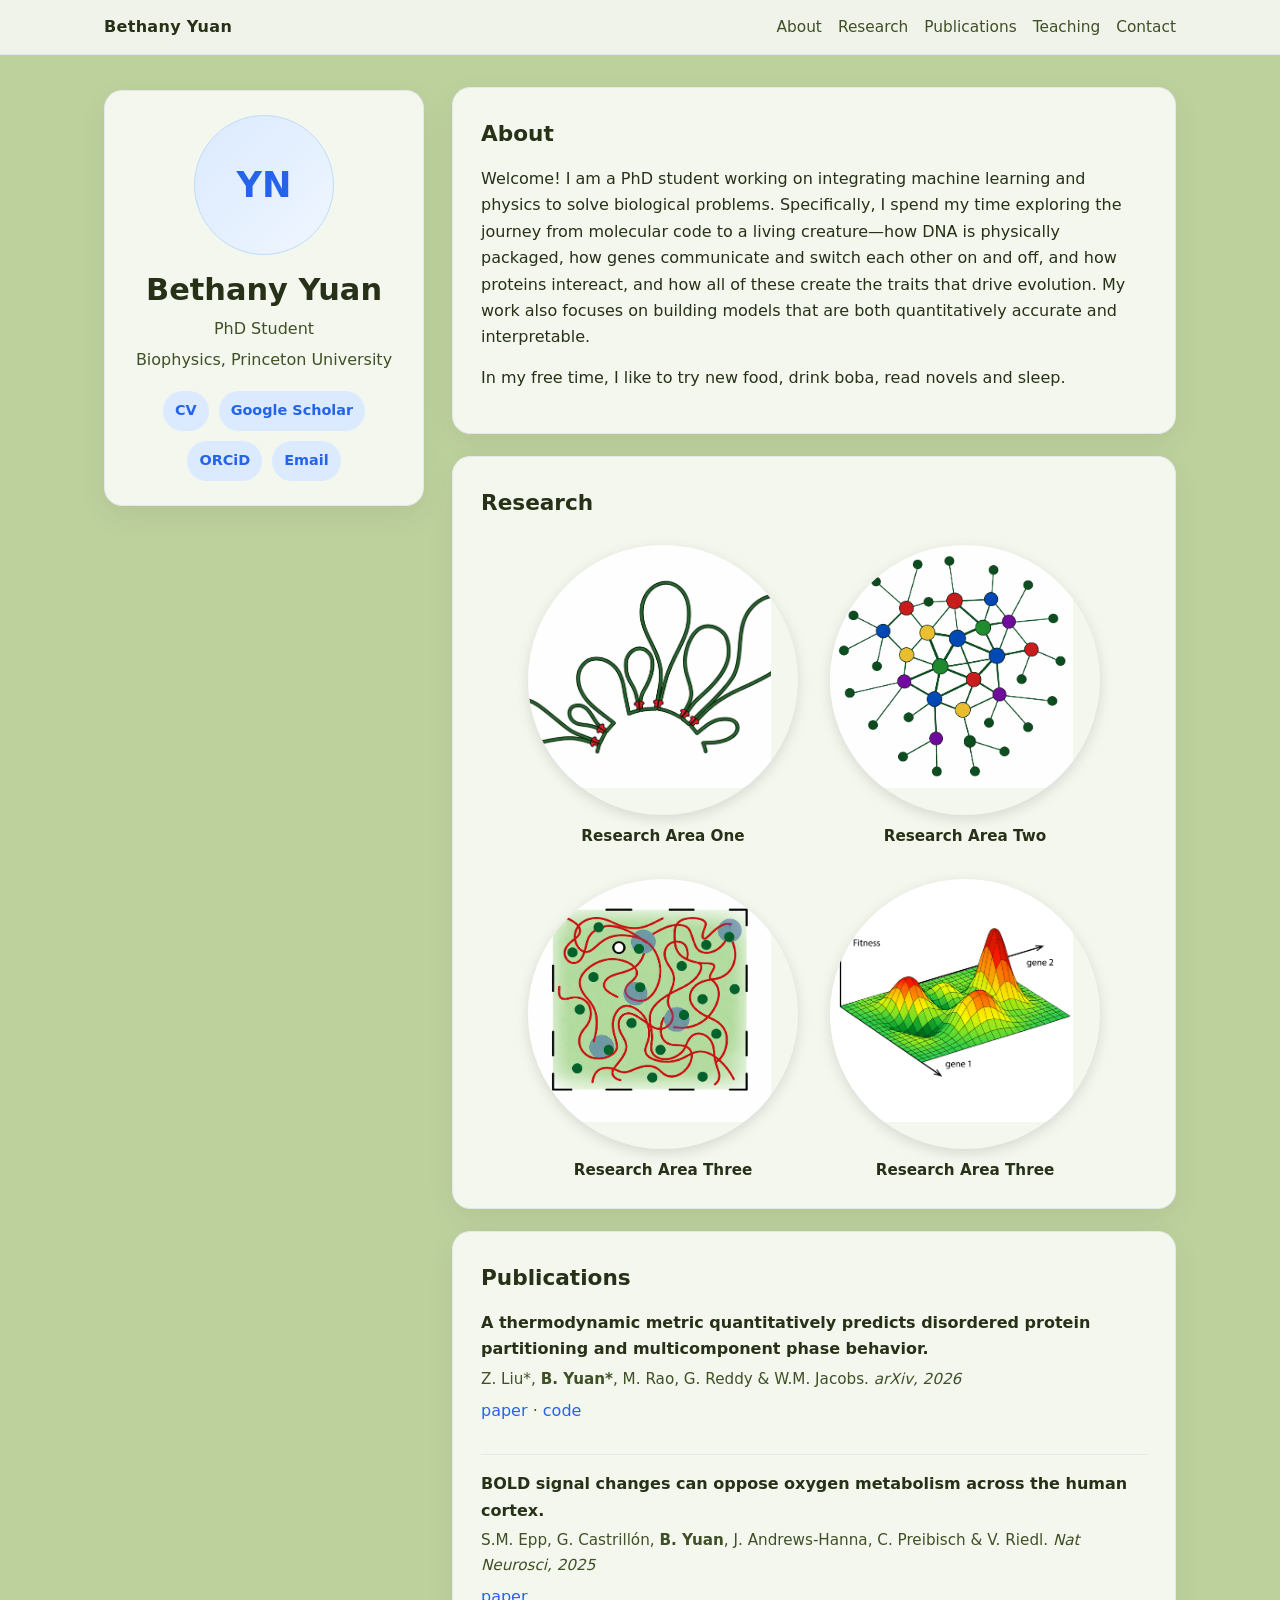
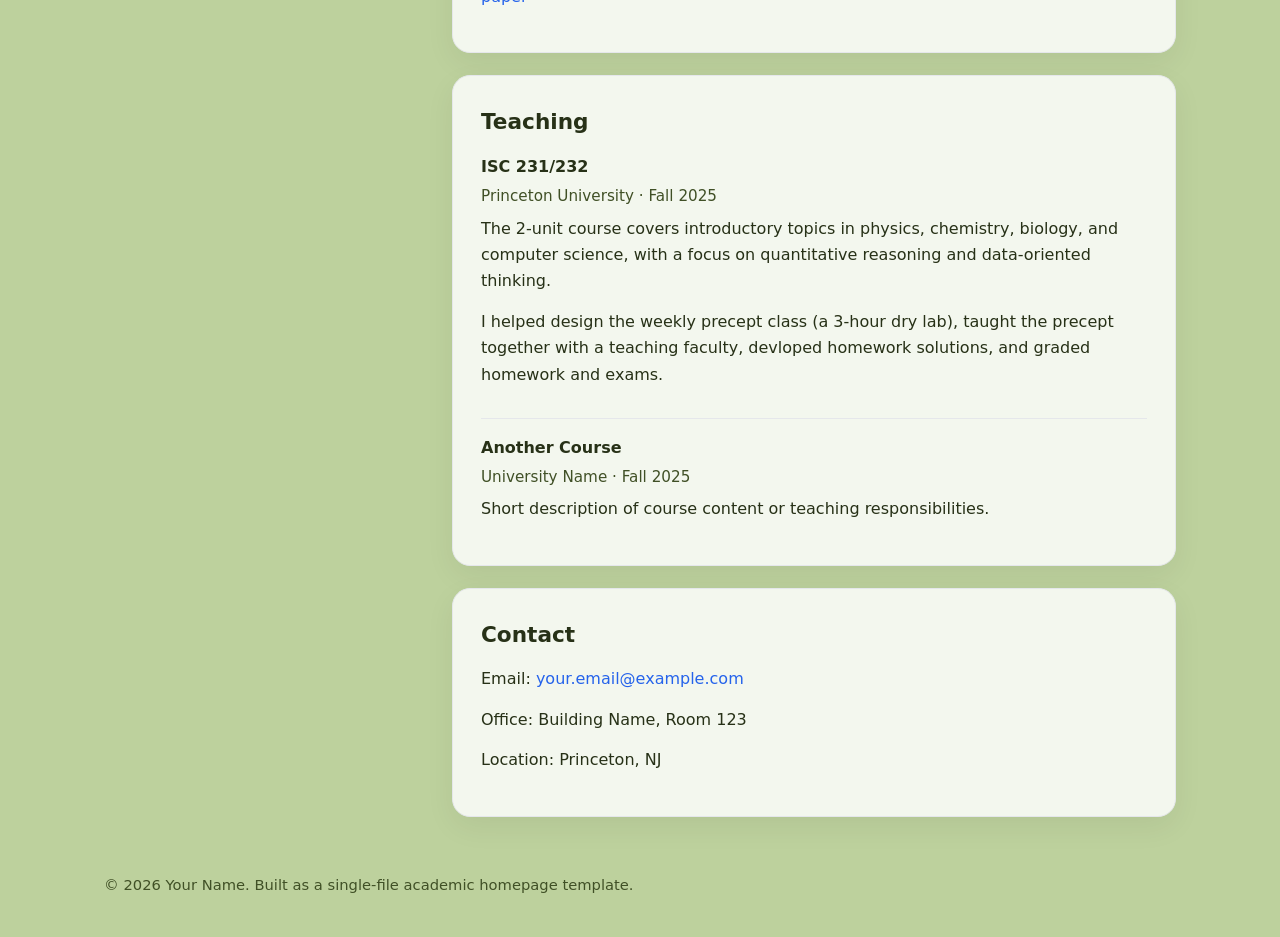
==== index.html @ 938bdf0f "jj" ====
<!DOCTYPE html>
<html lang="en">
<head>
  <link rel="stylesheet" href="style.css">
  <meta charset="UTF-8" />
  <meta name="viewport" content="width=device-width, initial-scale=1.0" />
  <title>Academic Profile</title>
  <style>
    :root {
      --bg: #BDD19D;
      --card: #F3F7EE;
      --text: #273117;
      --muted: #405026;
      --line: #e5e7eb;
      --accent: #2563eb;
      --accent-soft: #dbeafe;
      --shadow: 0 10px 30px rgba(0,0,0,0.06);
      --radius: 18px;
      --maxw: 1120px;
    }

    * { box-sizing: border-box; }
    html { scroll-behavior: smooth; }
    body {
      margin: 0;
      font-family: Inter, ui-sans-serif, system-ui, -apple-system, BlinkMacSystemFont, "Segoe UI", sans-serif;
      background: var(--bg);
      color: var(--text);
      line-height: 1.65;
    }

    a {
      color: var(--accent);
      text-decoration: none;
    }

    a:hover { text-decoration: underline; }

    .topbar {
      position: sticky;
      top: 0;
      z-index: 100;
      backdrop-filter: blur(10px);
      background: rgba(247,247,245,0.88);
      border-bottom: 1px solid rgba(229,231,235,0.9);
    }

    .topbar-inner {
      max-width: var(--maxw);
      margin: 0 auto;
      padding: 14px 24px;
      display: flex;
      justify-content: space-between;
      align-items: center;
      gap: 20px;
    }

    .brand {
      font-weight: 700;
      letter-spacing: 0.02em;
      color: var(--text);
    }

    .nav {
      display: flex;
      flex-wrap: wrap;
      gap: 16px;
      font-size: 0.96rem;
    }

    .nav a {
      color: var(--muted);
      font-weight: 500;
    }

    .nav a:hover {
      color: var(--text);
      text-decoration: none;
    }

    .page {
      max-width: var(--maxw);
      margin: 0 auto;
      padding: 32px 24px 56px;
      display: grid;
      grid-template-columns: 320px 1fr;
      gap: 28px;
    }

    .sidebar {
      position: sticky;
      top: 90px;
      align-self: start;
    }

    .card {
      background: var(--card);
      border: 1px solid var(--line);
      border-radius: var(--radius);
      box-shadow: var(--shadow);
    }

    .profile-card {
      padding: 24px;
      text-align: center;
    }

    .avatar {
      width: 140px;
      height: 140px;
      margin: 0 auto 18px;
      border-radius: 50%;
      background: linear-gradient(135deg, #dbeafe, #eff6ff);
      border: 1px solid #bfdbfe;
      display: grid;
      place-items: center;
      font-size: 2.2rem;
      font-weight: 700;
      color: var(--accent);
    }

    h1 {
      font-size: 1.9rem;
      line-height: 1.15;
      margin: 0 0 8px;
    }

    .title, .affiliation {
      color: var(--muted);
      margin: 0;
    }

    .affiliation { margin-top: 4px; }

    .socials {
      display: flex;
      flex-wrap: wrap;
      justify-content: center;
      gap: 10px;
      margin-top: 18px;
    }

    .pill {
      display: inline-block;
      padding: 8px 12px;
      border-radius: 999px;
      background: var(--accent-soft);
      color: var(--accent);
      font-size: 0.9rem;
      font-weight: 600;
    }

    .content {
      display: flex;
      flex-direction: column;
      gap: 22px;
    }

    section {
      padding: 28px;
    }

    h2 {
      margin: 0 0 14px;
      font-size: 1.35rem;
    }

    p {
      margin: 0 0 14px;
    }

    .muted {
      color: var(--muted);
    }

    .item-list {
      display: flex;
      flex-direction: column;
      gap: 16px;
    }

    .item {
      padding-bottom: 16px;
      border-bottom: 1px solid var(--line);
    }

    .item:last-child {
      border-bottom: none;
      padding-bottom: 0;
    }

    .item-title {
      font-weight: 700;
      margin-bottom: 4px;
    }

    .item-meta {
      color: var(--muted);
      font-size: 0.95rem;
      margin-bottom: 6px;
    }

    .badge-row {
      display: flex;
      flex-wrap: wrap;
      gap: 8px;
      margin-top: 10px;
    }

    .badge {
      font-size: 0.82rem;
      color: #374151;
      background: #f3f4f6;
      border: 1px solid #e5e7eb;
      border-radius: 999px;
      padding: 5px 10px;
    }

    footer {
      max-width: var(--maxw);
      margin: 0 auto;
      padding: 0 24px 40px;
      color: var(--muted);
      font-size: 0.92rem;
    }

    @media (max-width: 920px) {
      .page {
        grid-template-columns: 1fr;
      }
      .sidebar {
        position: static;
      }
      .topbar-inner {
        flex-direction: column;
        align-items: flex-start;
      }
    }
  </style>
</head>
<body>
  <header class="topbar">
    <div class="topbar-inner">
      <div class="brand">Bethany Yuan</div>
      <nav class="nav">
        <a href="#about">About</a>
        <a href="#research">Research</a>
        <a href="#publications">Publications</a>
        <a href="#teaching">Teaching</a>
        <a href="#contact">Contact</a>
      </nav>
    </div>
  </header>

  <main class="page">
    <aside class="sidebar">
      <div class="card profile-card">
        <div class="avatar">YN</div>
        <h1>Bethany Yuan</h1>
        <p class="title">PhD Student</p>
        <p class="affiliation">Biophysics, Princeton University</p>

        <div class="socials">
          <a class="pill" href="https://github.com/Beijia-Yuan/byuan.github.io/blob/main/CV_PhD_Y2_BY.pdf">CV</a>
          <a class="pill" href="https://scholar.google.com/citations?user=QVXPaqUAAAAJ">Google Scholar</a>
          <a class="pill" href="https://orcid.org/0009-0009-7269-085X">ORCiD</a>
          <a class="pill" href="mailto:by7175@princeton.edu">Email</a>
      </div>
    </aside>

    <div class="content">
      <section id="about" class="card">
        <h2>About</h2>
        <p>
          Welcome! I am a PhD student working on integrating machine learning and physics to solve biological problems. Specifically, I spend my time exploring the journey from molecular code to a living creature—how DNA is physically packaged, how genes communicate and switch each other on and off, and how proteins intereact, and how all of these create the traits that drive evolution. My work also focuses on building models that are both quantitatively accurate and interpretable.
        </p>
        <p>
          In my free time, I like to try new food, drink boba, read novels and sleep.
        </p>
      </section>

      <section id="research" class="card">
  <h2>Research</h2>

  <div class="research-circles">
    <a class="research-circle-link" href="/research/area-one.html">
      <div class="research-circle">
        <img src="images/chromatin_loop.png" alt="Research Area One" />
      </div>
      <div class="research-circle-title">Research Area One</div>
    </a>

    <a class="research-circle-link" href="/research/area-two.html">
      <div class="research-circle">
        <img src="images/network.png" alt="Research Area Two" />
      </div>
      <div class="research-circle-title">Research Area Two</div>
    </a>

    <a class="research-circle-link" href="/research/area-three.html">
      <div class="research-circle">
        <img src="images/idp_mixture.png" alt="Research Area Three" />
      </div>
      <div class="research-circle-title">Research Area Three</div>
    </a>
    <a class="research-circle-link" href="/research/area-four.html">
      <div class="research-circle">
        <img src="images/fitness.png" alt="Research Area Three" />
      </div>
      <div class="research-circle-title">Research Area Three</div>
    </a>
  </div>
</section>

      <section id="publications" class="card">
        <h2>Publications</h2>
        <div class="item-list">
          <div class="item">
            <div class="item-title">A thermodynamic metric quantitatively predicts disordered protein partitioning and multicomponent phase behavior.</div>
            <div class="item-meta">Z. Liu*, <strong>B. Yuan*</strong>, M. Rao, G. Reddy & W.M. Jacobs. <i>arXiv, 2026</i></div>
            <p class="muted">
              <a href="https://arxiv.org/abs/2603.08300">paper</a> · <a href="#">code</a> 
            </p>
          </div>
          <div class="item">
            <div class="item-title">BOLD signal changes can oppose oxygen metabolism across the human cortex.</div>
            <div class="item-meta">S.M. Epp, G. Castrillón, <strong>B. Yuan</strong>, J. Andrews-Hanna, C. Preibisch & V. Riedl. <i>Nat Neurosci, 2025</i></div>
            <p class="muted">
              <a href="https://www.nature.com/articles/s41593-025-02132-9">paper</a> 
            </p>
          </div>
        </div>
      </section>

      <section id="teaching" class="card">
        <h2>Teaching</h2>
        <div class="item-list">
          <div class="item">
            <div class="item-title">ISC 231/232</div>
            <div class="item-meta">Princeton University · Fall 2025</div>
            <p>The 2-unit course covers introductory topics in physics, chemistry, biology, and computer science, with a focus on quantitative reasoning and data-oriented thinking. </p>
            <p>I helped design the weekly precept class (a 3-hour dry lab),  taught the precept together with a teaching faculty, devloped homework solutions, and graded homework and exams. </p>
          </div>
          <div class="item">
            <div class="item-title">Another Course</div>
            <div class="item-meta">University Name · Fall 2025</div>
            <p>Short description of course content or teaching responsibilities.</p>
          </div>
        </div>
      </section>

      <section id="contact" class="card">
        <h2>Contact</h2>
        <p>Email: <a href="mailto:your.email@example.com">your.email@example.com</a></p>
        <p>Office: Building Name, Room 123</p>
        <p>Location: Princeton, NJ</p>
      </section>
    </div>
  </main>

  <footer>
    © 2026 Your Name. Built as a single-file academic homepage template.
  </footer>
</body>
</html>
---- style.css ----
.research-circles {
  display: flex;
  flex-wrap: wrap;
  gap: 2rem;
  justify-content: center;
  margin-top: 1.5rem;
}

.research-circle-link {
  text-decoration: none;
  color: inherit;
  text-align: center;
  display: inline-flex;
  flex-direction: column;
  align-items: center;
  transition: transform 0.2s ease;
}

.research-circle-link:hover {
  transform: translateY(-4px);
}

.research-circle {
  width: 270px;
  height: 270px;
  border-radius: 50%;
  overflow: hidden;
  box-shadow: 0 4px 14px rgba(0, 0, 0, 0.12);
  margin-bottom: 0.75rem;
}

.research-circle img {
  width: 90%;
  height: 90%;
  object-fit: cover;
  display: block;
}

.research-circle-title {
  font-size: 0.95rem;
  font-weight: 600;
  line-height: 1.3;
}
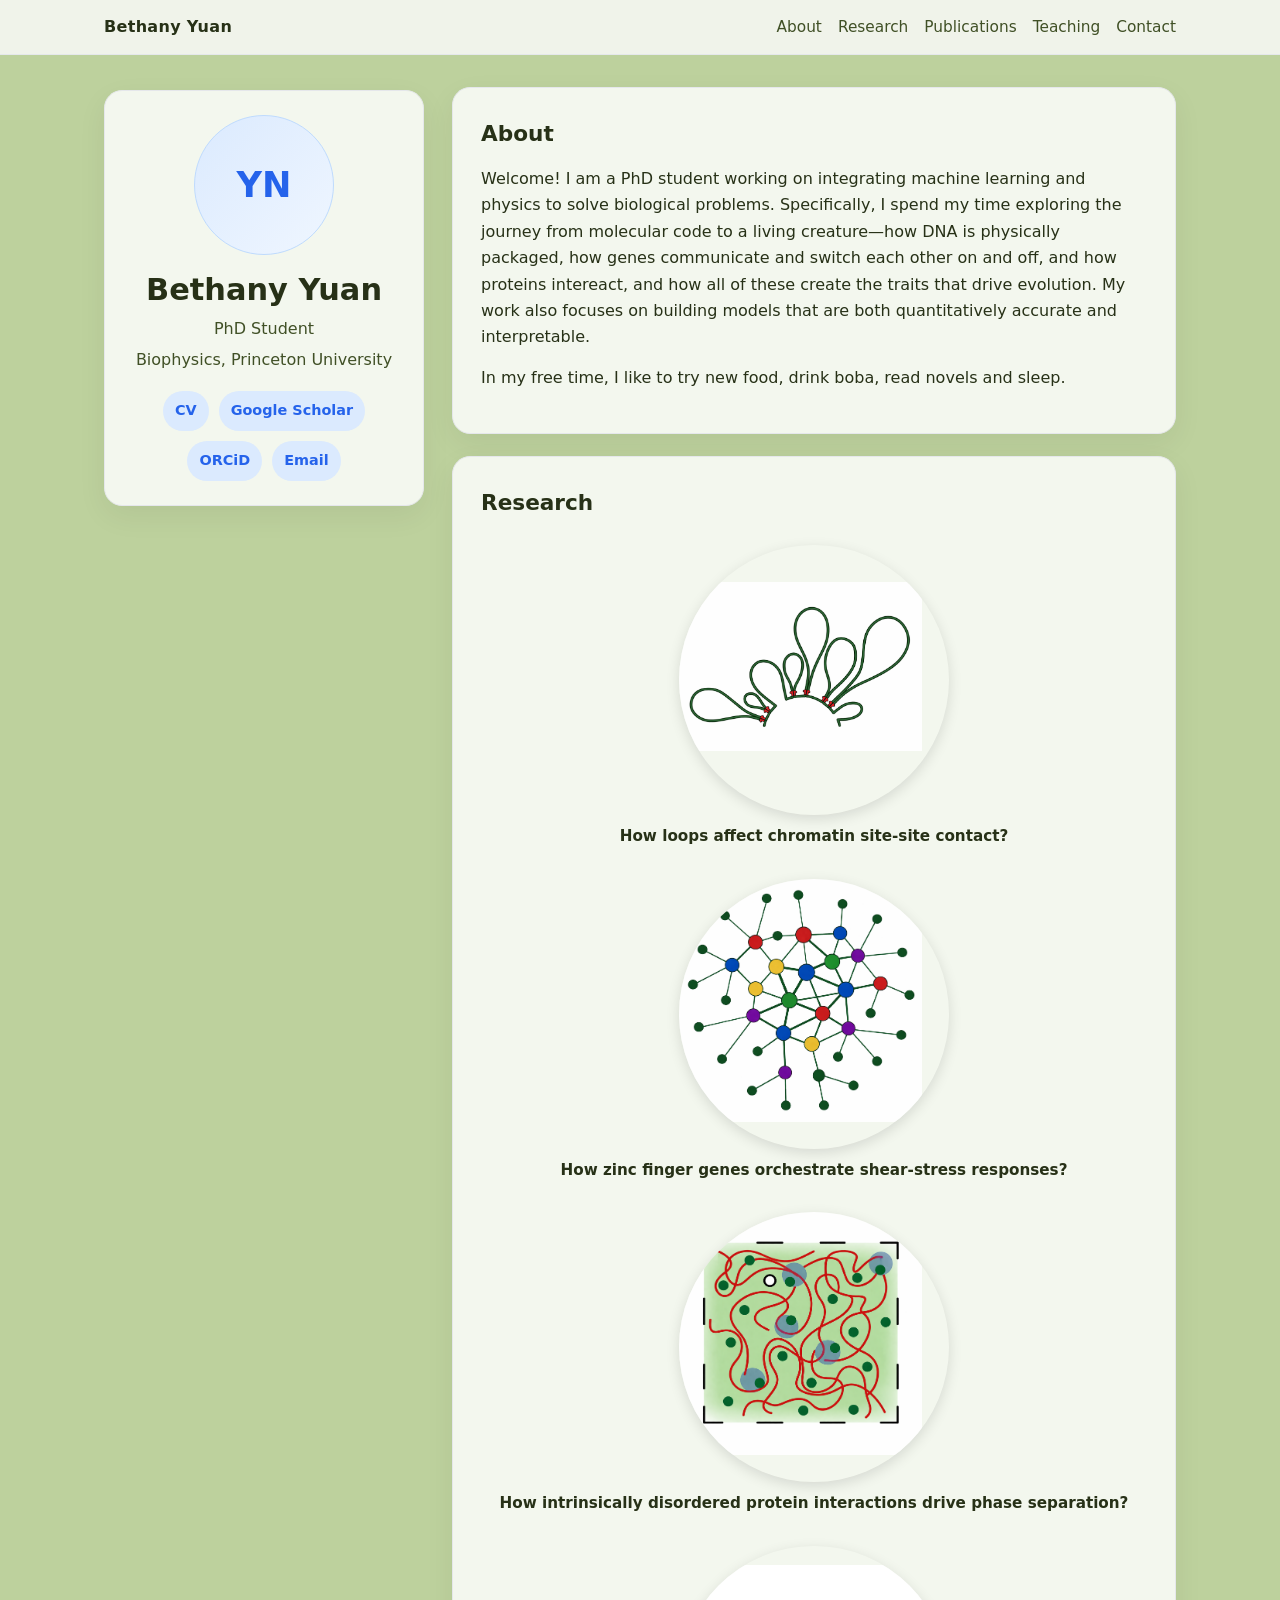
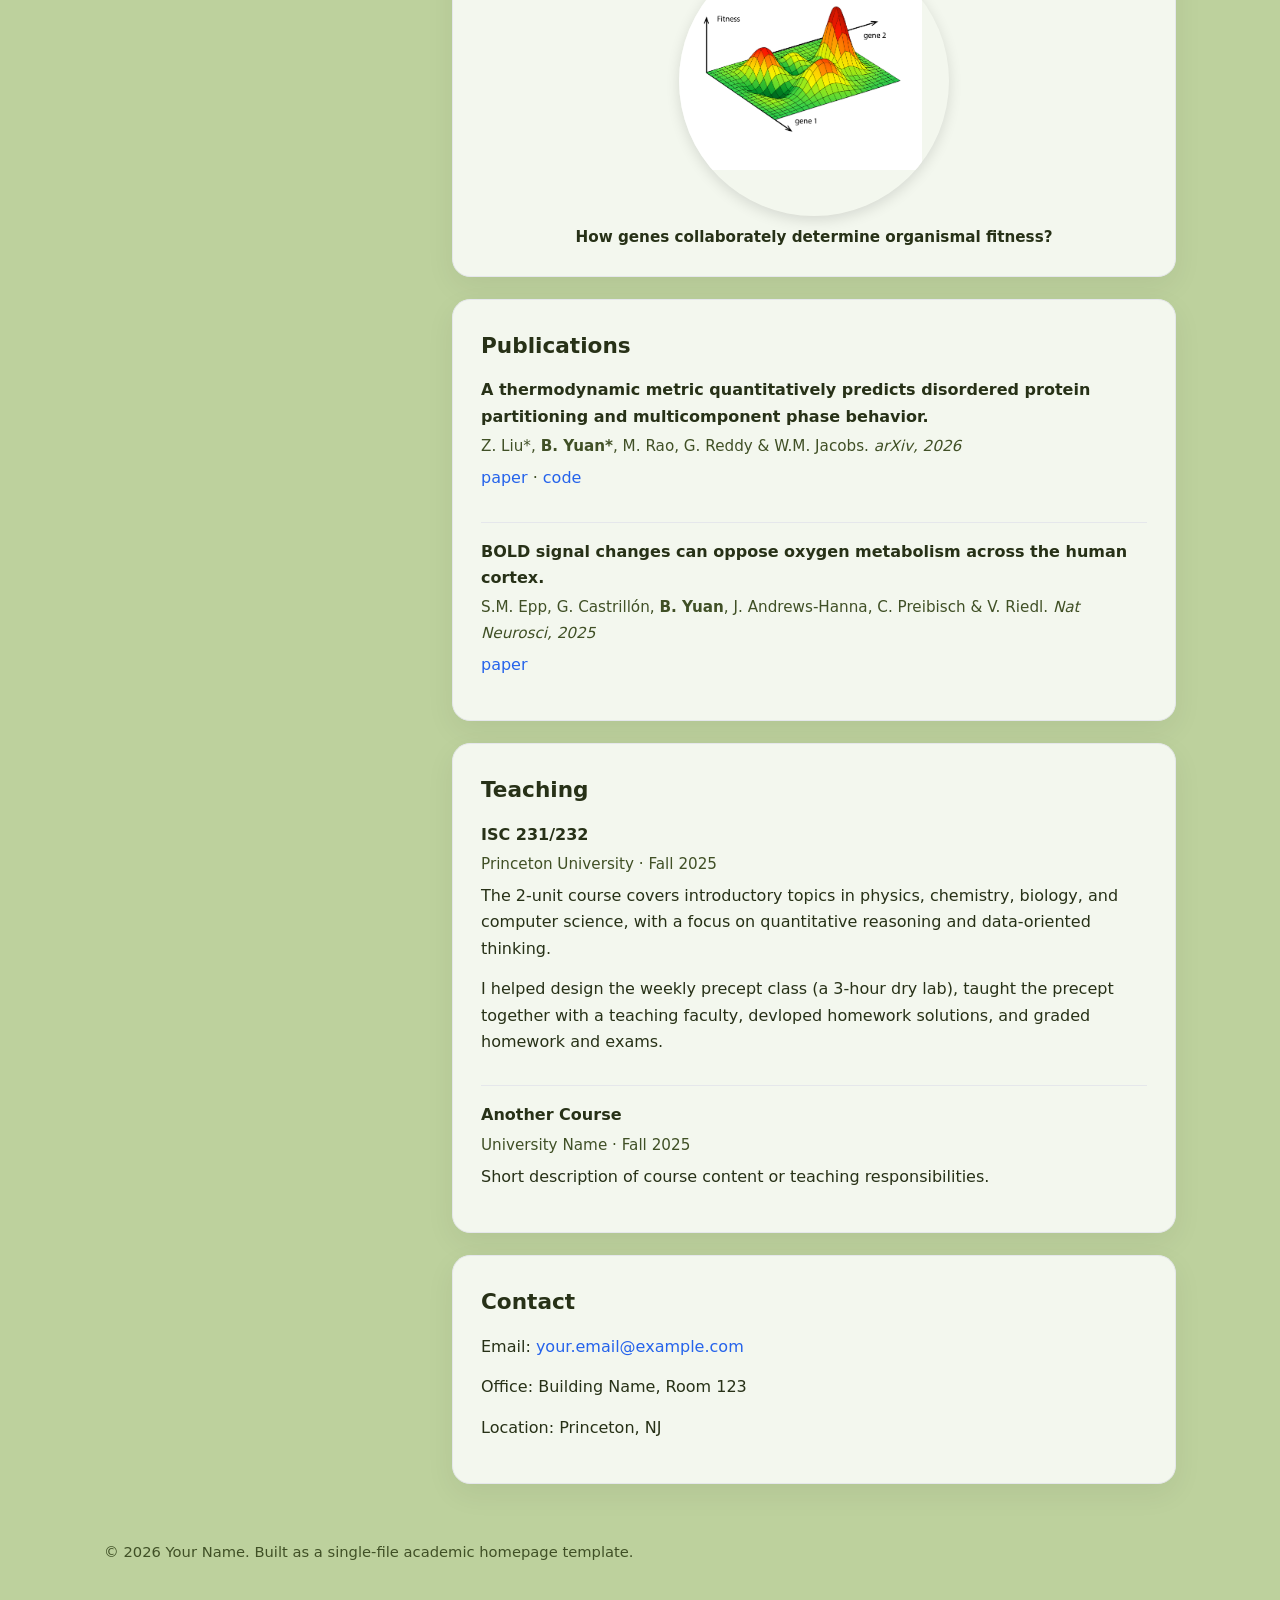
==== commit 776a475a: "jj" ====
--- a/index.html
+++ b/index.html
@@ -287,27 +287,27 @@
       <div class="research-circle">
         <img src="images/chromatin_loop.png" alt="Research Area One" />
       </div>
-      <div class="research-circle-title">Research Area One</div>
+      <div class="research-circle-title">How loops affect chromatin site-site contact?</div>
     </a>
 
     <a class="research-circle-link" href="/research/area-two.html">
       <div class="research-circle">
         <img src="images/network.png" alt="Research Area Two" />
       </div>
-      <div class="research-circle-title">Research Area Two</div>
+      <div class="research-circle-title">How zinc finger genes orchestrate shear-stress responses?</div>
     </a>
 
     <a class="research-circle-link" href="/research/area-three.html">
       <div class="research-circle">
         <img src="images/idp_mixture.png" alt="Research Area Three" />
       </div>
-      <div class="research-circle-title">Research Area Three</div>
+      <div class="research-circle-title">How intrinsically disordered protein interactions drive phase separation?</div>
     </a>
     <a class="research-circle-link" href="/research/area-four.html">
       <div class="research-circle">
-        <img src="images/fitness.png" alt="Research Area Three" />
-      </div>
-      <div class="research-circle-title">Research Area Three</div>
+        <img src="images/fitness.png" alt="Research Area Four" />
+      </div>
+      <div class="research-circle-title">How genes collaborately determine organismal fitness? </div>
     </a>
   </div>
 </section>
--- a/style.css
+++ b/style.css
@@ -32,7 +32,7 @@
 .research-circle img {
   width: 90%;
   height: 90%;
-  object-fit: cover;
+  object-fit: contain;
   display: block;
 }
 
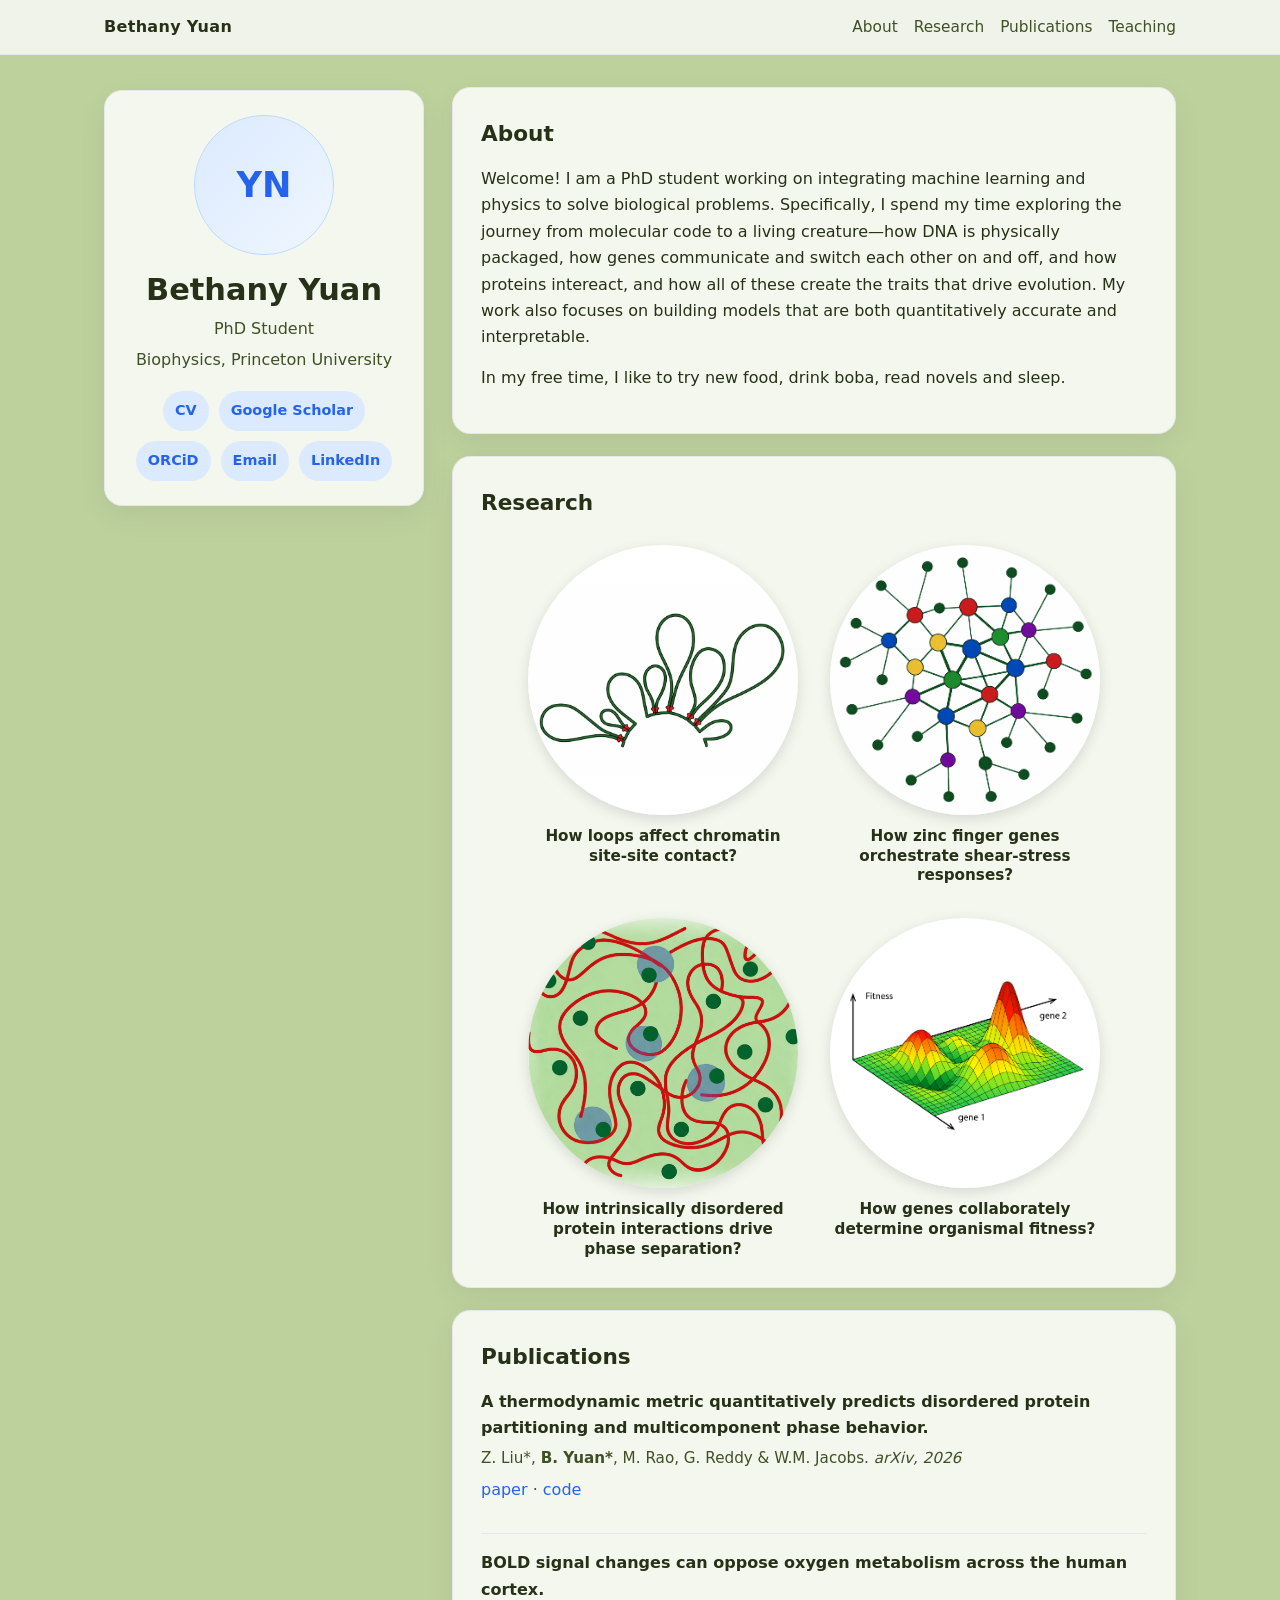
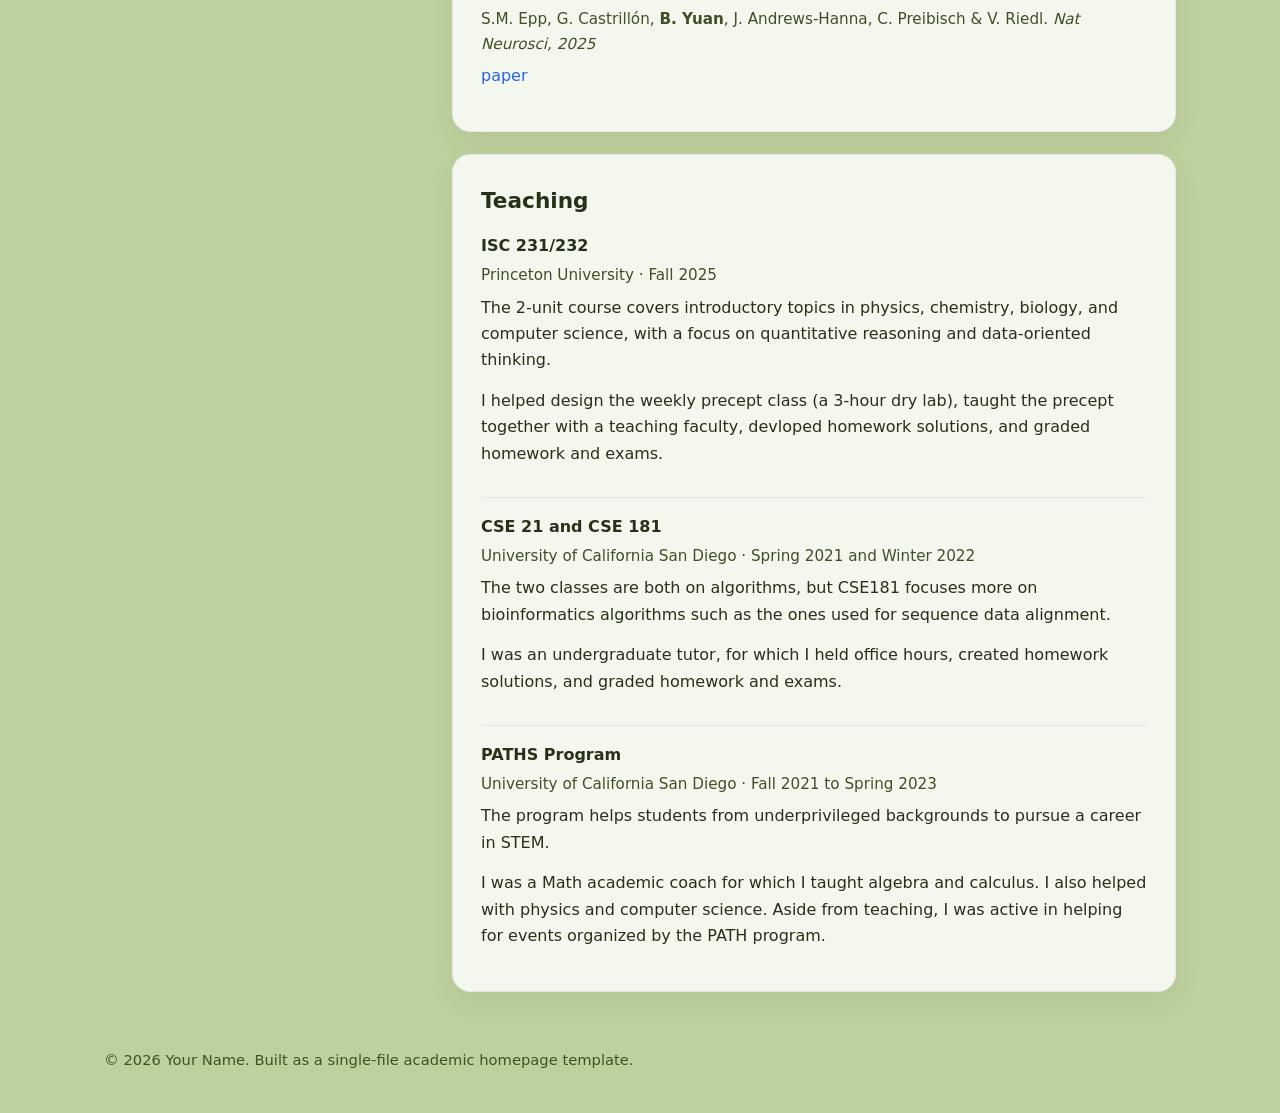
==== commit 24b1b245: "Update index.html" ====
--- a/index.html
+++ b/index.html
@@ -247,7 +247,6 @@
         <a href="#research">Research</a>
         <a href="#publications">Publications</a>
         <a href="#teaching">Teaching</a>
-        <a href="#contact">Contact</a>
       </nav>
     </div>
   </header>
@@ -265,6 +264,7 @@
           <a class="pill" href="https://scholar.google.com/citations?user=QVXPaqUAAAAJ">Google Scholar</a>
           <a class="pill" href="https://orcid.org/0009-0009-7269-085X">ORCiD</a>
           <a class="pill" href="mailto:by7175@princeton.edu">Email</a>
+          <a class="pill" href="https://www.linkedin.com/in/bethany-beijia-yuan-94b715184/">LinkedIn</a>
       </div>
     </aside>
 
@@ -342,19 +342,20 @@
             <p>I helped design the weekly precept class (a 3-hour dry lab),  taught the precept together with a teaching faculty, devloped homework solutions, and graded homework and exams. </p>
           </div>
           <div class="item">
-            <div class="item-title">Another Course</div>
-            <div class="item-meta">University Name · Fall 2025</div>
-            <p>Short description of course content or teaching responsibilities.</p>
+            <div class="item-title">CSE 21 and CSE 181</div>
+            <div class="item-meta">University of California San Diego · Spring 2021 and Winter 2022</div>
+            <p>The two classes are both on algorithms, but CSE181 focuses more on bioinformatics algorithms such as the ones used for sequence data alignment.</p>
+            <p>I was an undergraduate tutor, for which I held office hours, created homework solutions, and graded homework and exams.</p>
+          </div>
+          <div class="item">
+            <div class="item-title">PATHS Program</div>
+            <div class="item-meta">University of California San Diego · Fall 2021 to Spring 2023</div>
+            <p>The program helps students from underprivileged backgrounds to pursue a career in STEM.</p>
+            <p>I was a Math academic coach for which I taught algebra and calculus. I also helped with physics and computer science. Aside from teaching, I was active in helping for events organized by the PATH program.</p>
           </div>
         </div>
       </section>
 
-      <section id="contact" class="card">
-        <h2>Contact</h2>
-        <p>Email: <a href="mailto:your.email@example.com">your.email@example.com</a></p>
-        <p>Office: Building Name, Room 123</p>
-        <p>Location: Princeton, NJ</p>
-      </section>
     </div>
   </main>
 
--- a/style.css
+++ b/style.css
@@ -14,6 +14,8 @@
   flex-direction: column;
   align-items: center;
   transition: transform 0.2s ease;
+  width: 270px;
+  white-space: normal;
 }
 
 .research-circle-link:hover {
@@ -30,8 +32,8 @@
 }
 
 .research-circle img {
-  width: 90%;
-  height: 90%;
+  width: 100%;
+  height: 100%;
   object-fit: contain;
   display: block;
 }
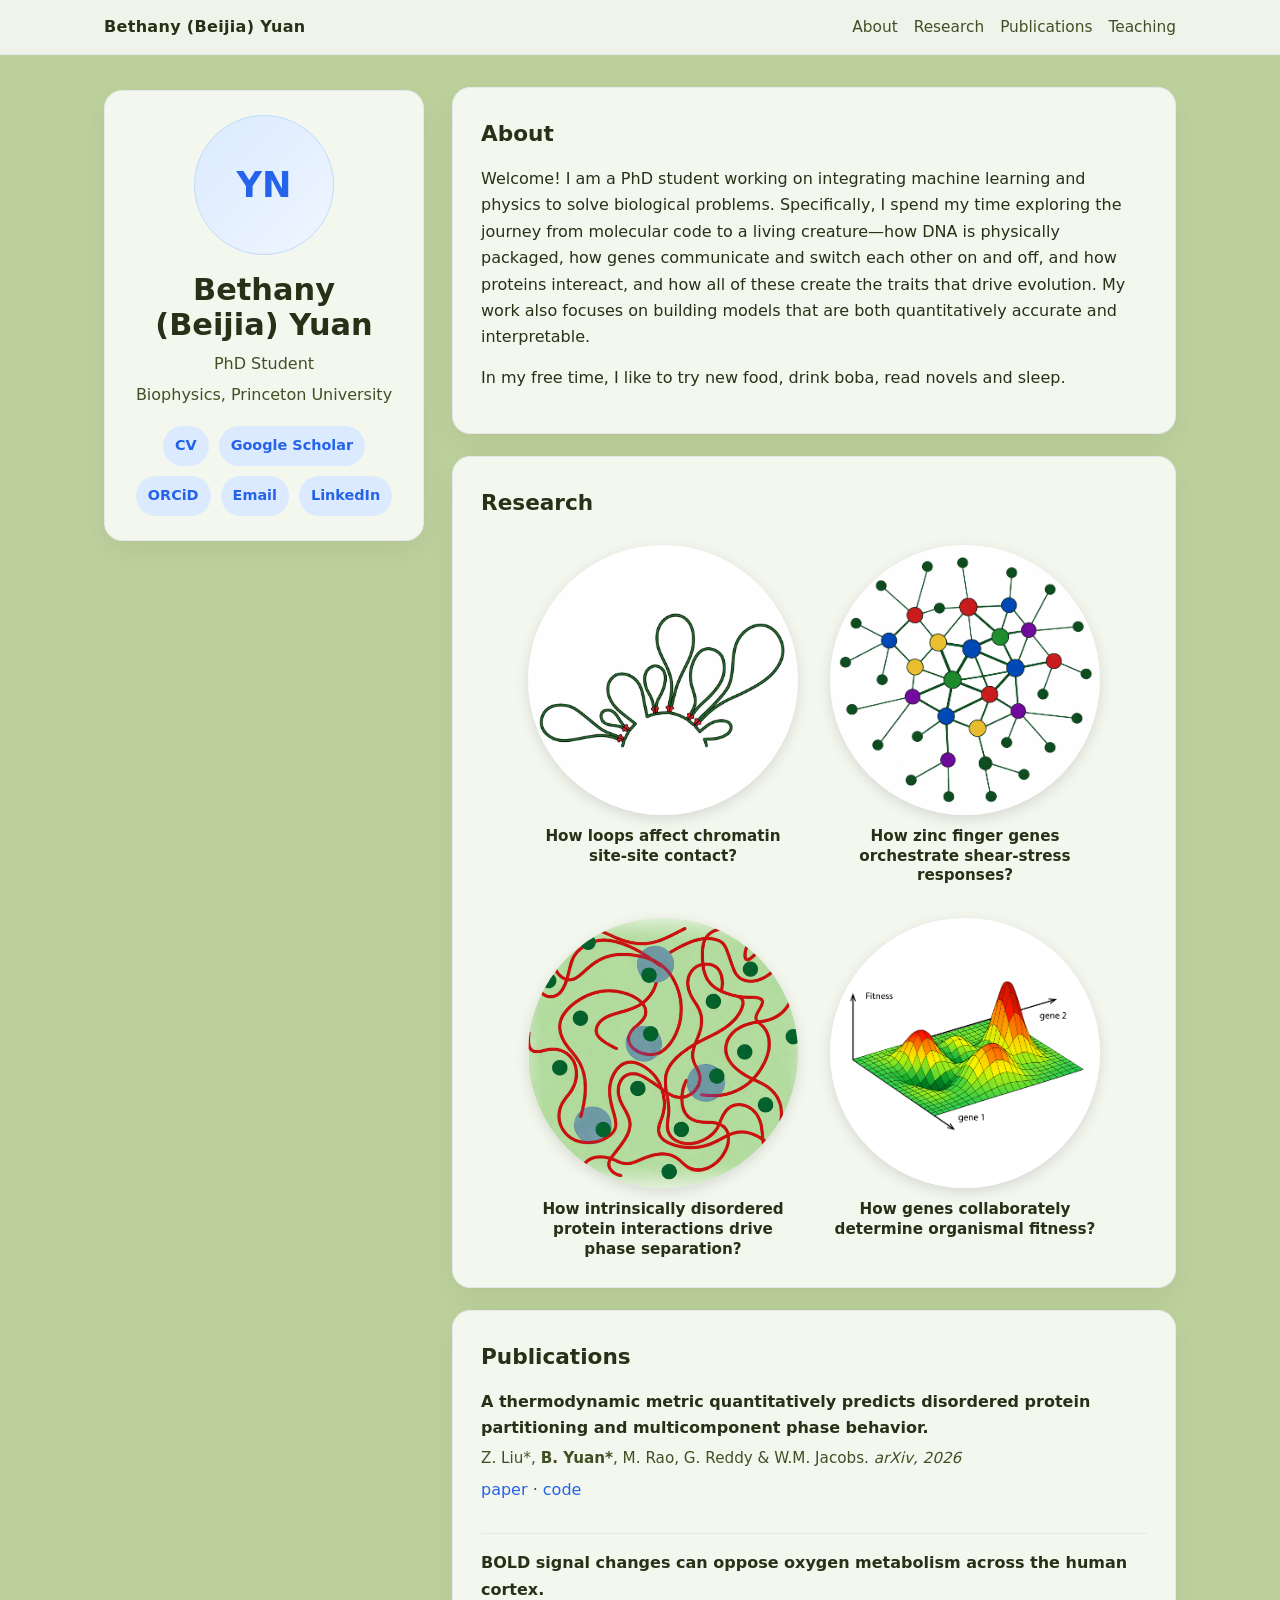
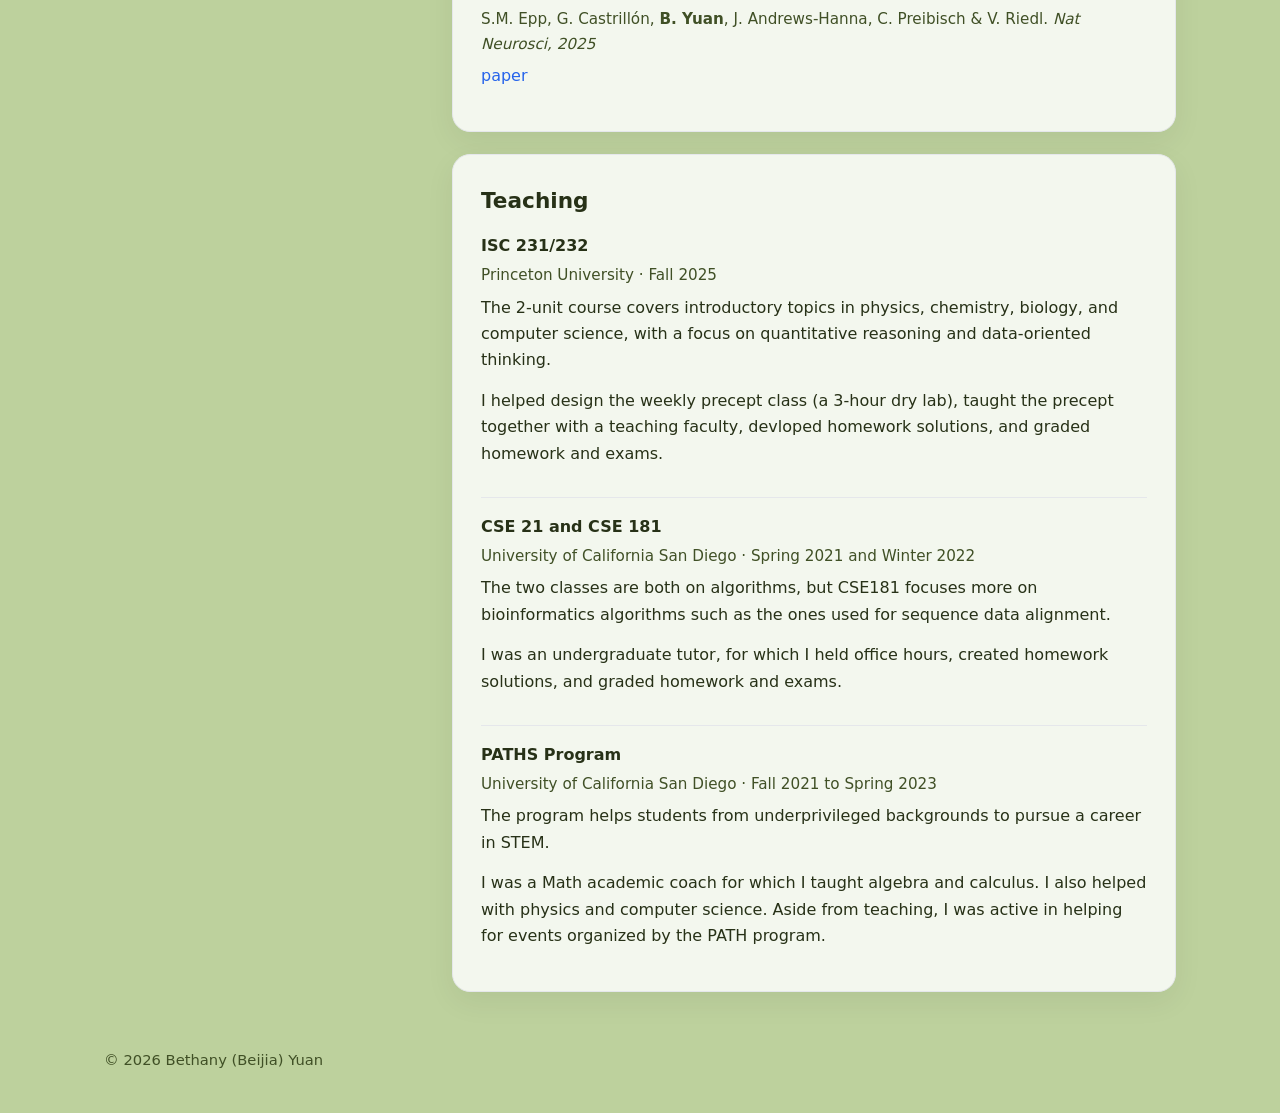
==== commit b3907e40: "Update index.html" ====
--- a/index.html
+++ b/index.html
@@ -241,7 +241,7 @@
 <body>
   <header class="topbar">
     <div class="topbar-inner">
-      <div class="brand">Bethany Yuan</div>
+      <div class="brand">Bethany (Beijia) Yuan</div>
       <nav class="nav">
         <a href="#about">About</a>
         <a href="#research">Research</a>
@@ -255,7 +255,7 @@
     <aside class="sidebar">
       <div class="card profile-card">
         <div class="avatar">YN</div>
-        <h1>Bethany Yuan</h1>
+        <h1>Bethany (Beijia) Yuan</h1>
         <p class="title">PhD Student</p>
         <p class="affiliation">Biophysics, Princeton University</p>
 
@@ -360,7 +360,7 @@
   </main>
 
   <footer>
-    © 2026 Your Name. Built as a single-file academic homepage template.
+    © 2026 Bethany (Beijia) Yuan
   </footer>
 </body>
 </html>
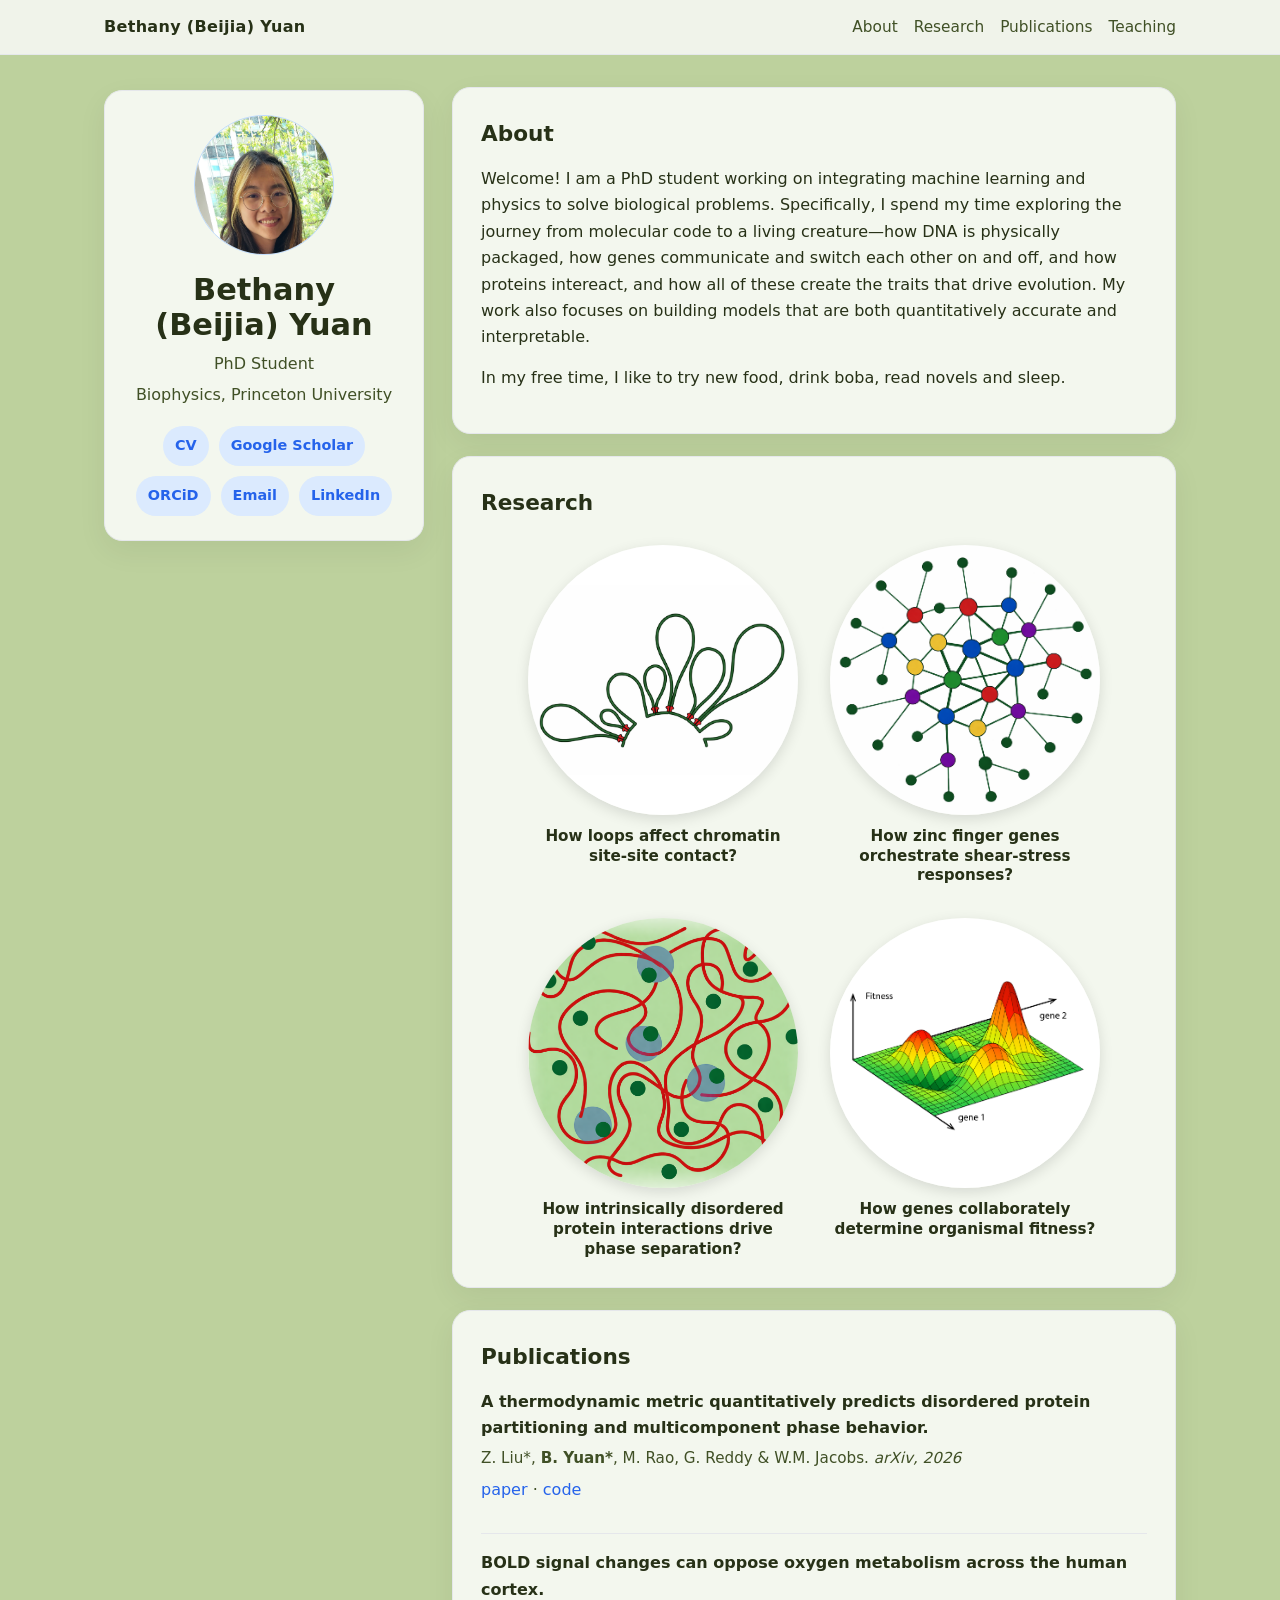
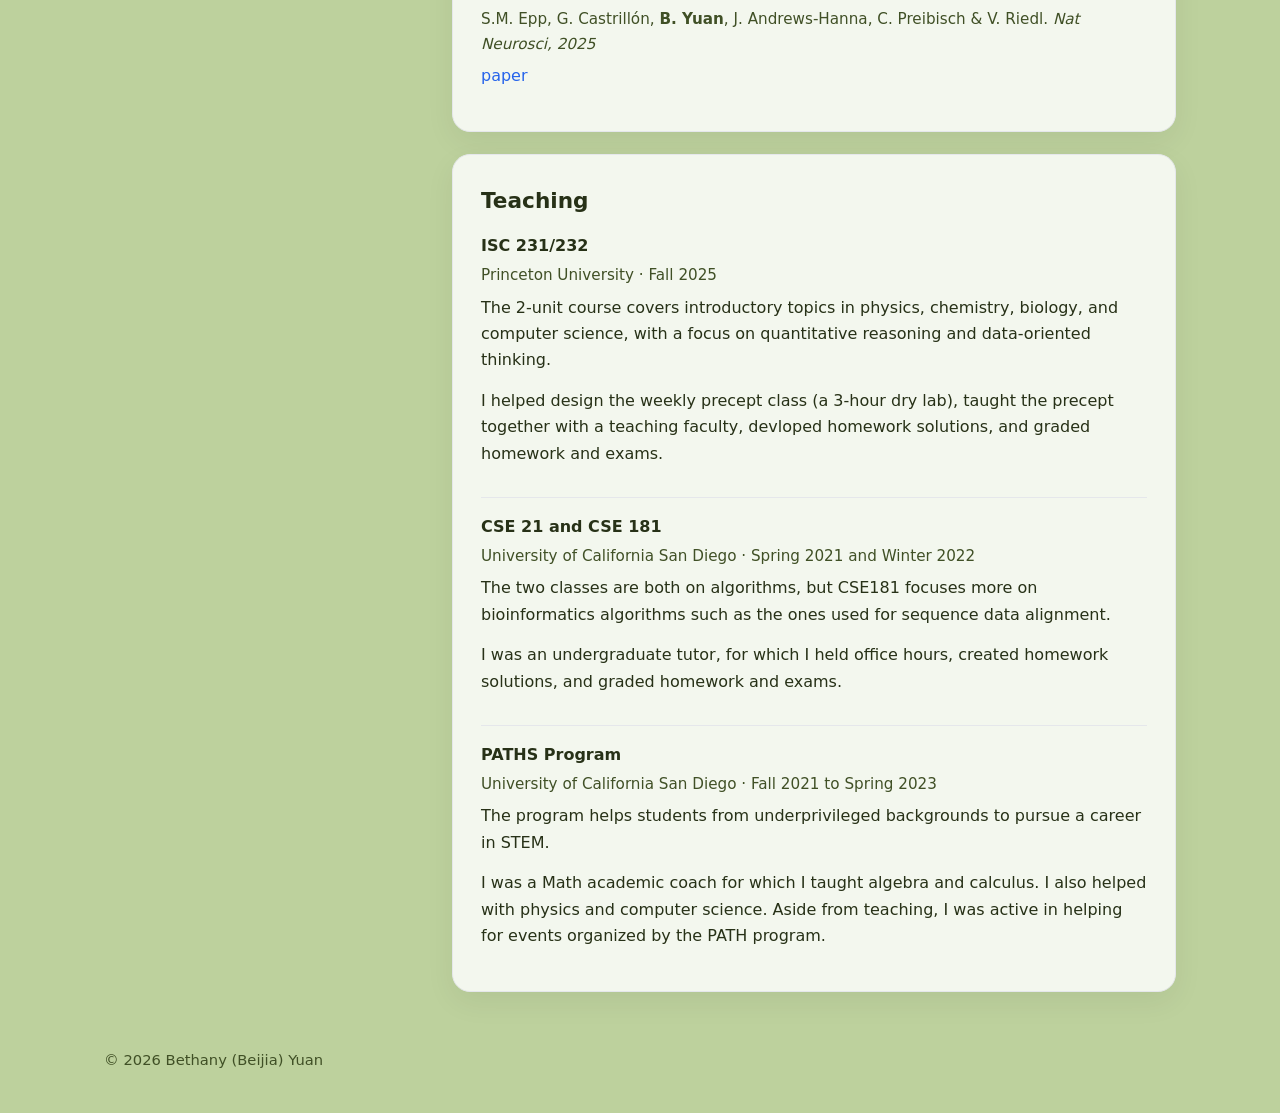
==== commit 53202123: "gg" ====
--- a/index.html
+++ b/index.html
@@ -254,7 +254,9 @@
   <main class="page">
     <aside class="sidebar">
       <div class="card profile-card">
-        <div class="avatar">YN</div>
+	<div class="avatar">
+  	  <img src="images/headshot.jpg" alt="Your headshot">
+	</div>
         <h1>Bethany (Beijia) Yuan</h1>
         <p class="title">PhD Student</p>
         <p class="affiliation">Biophysics, Princeton University</p>
--- a/style.css
+++ b/style.css
@@ -43,3 +43,18 @@
   font-weight: 600;
   line-height: 1.3;
 }
+
+.avatar {
+  width: 48px;
+  height: 48px;
+  border-radius: 50%;
+  overflow: hidden;
+  display: inline-block;
+}
+
+.avatar img {
+  width: 100%;
+  height: 100%;
+  object-fit: cover;
+  display: block;
+}
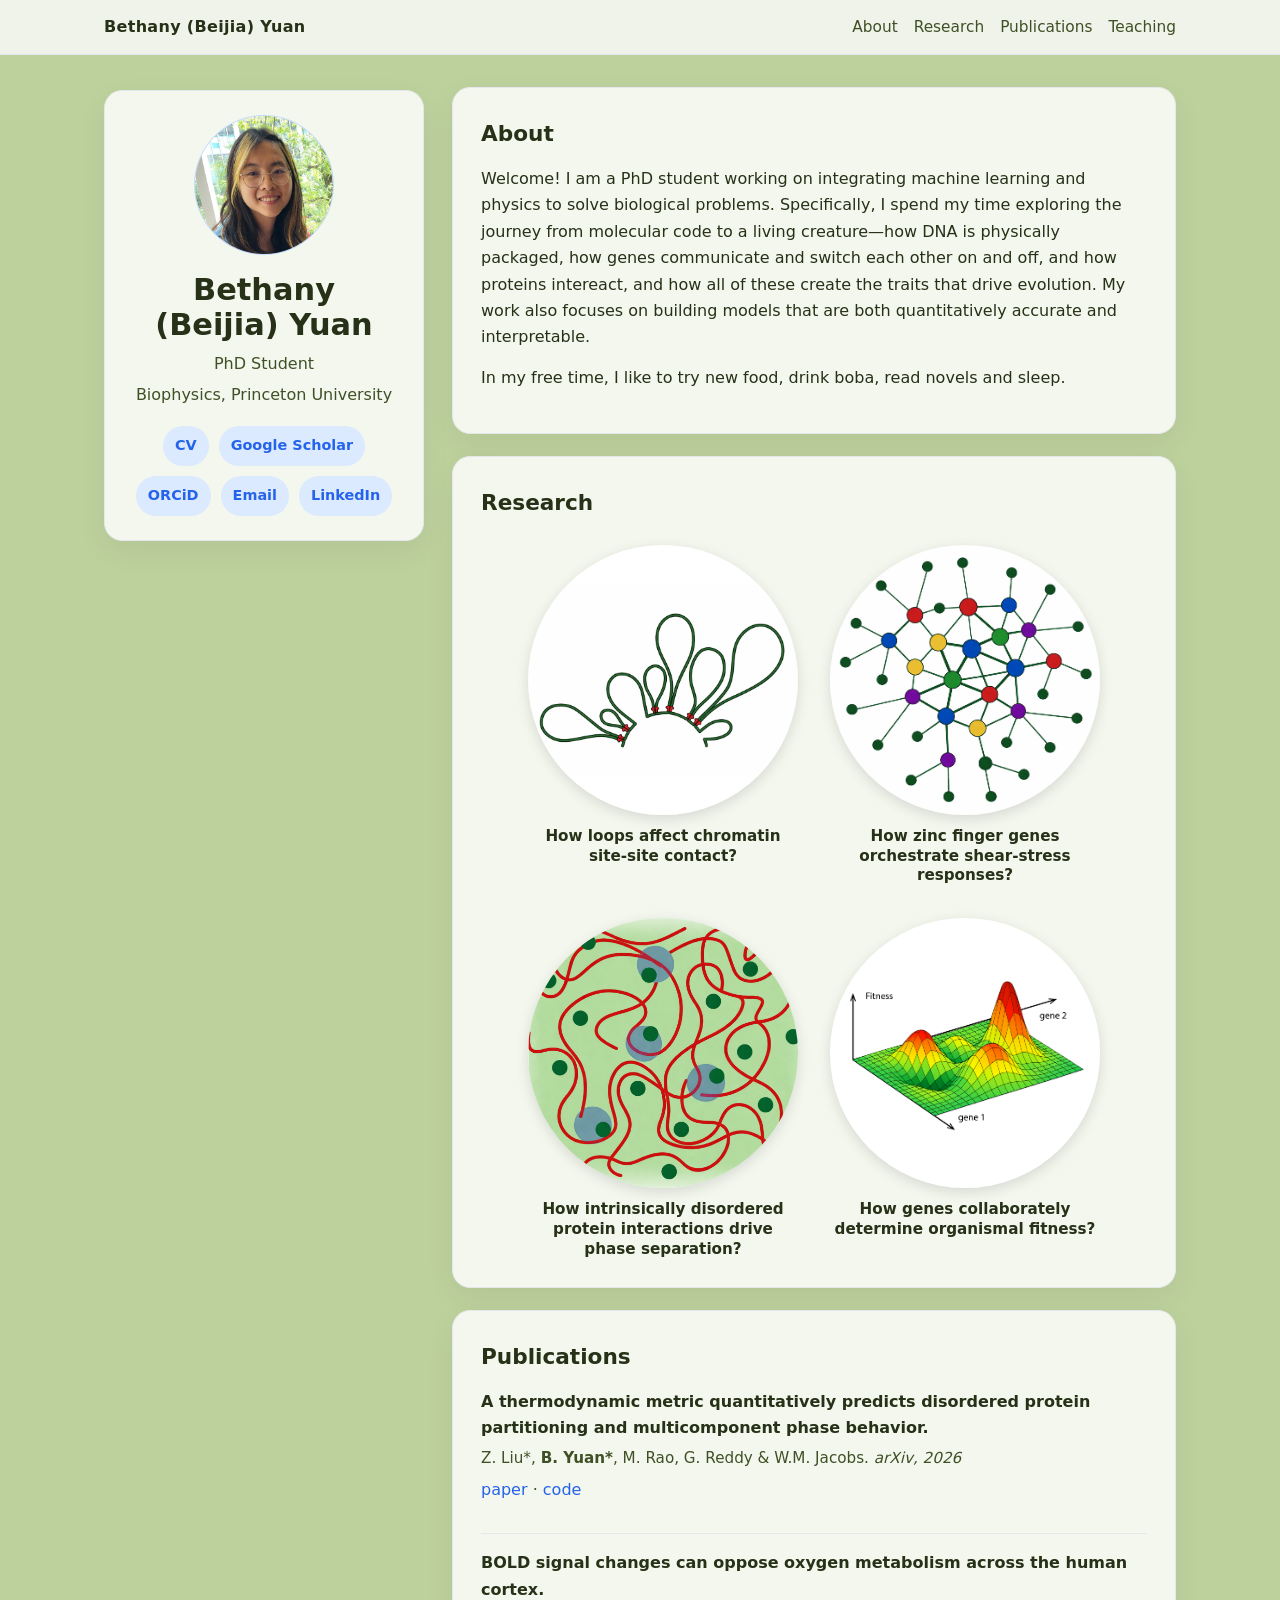
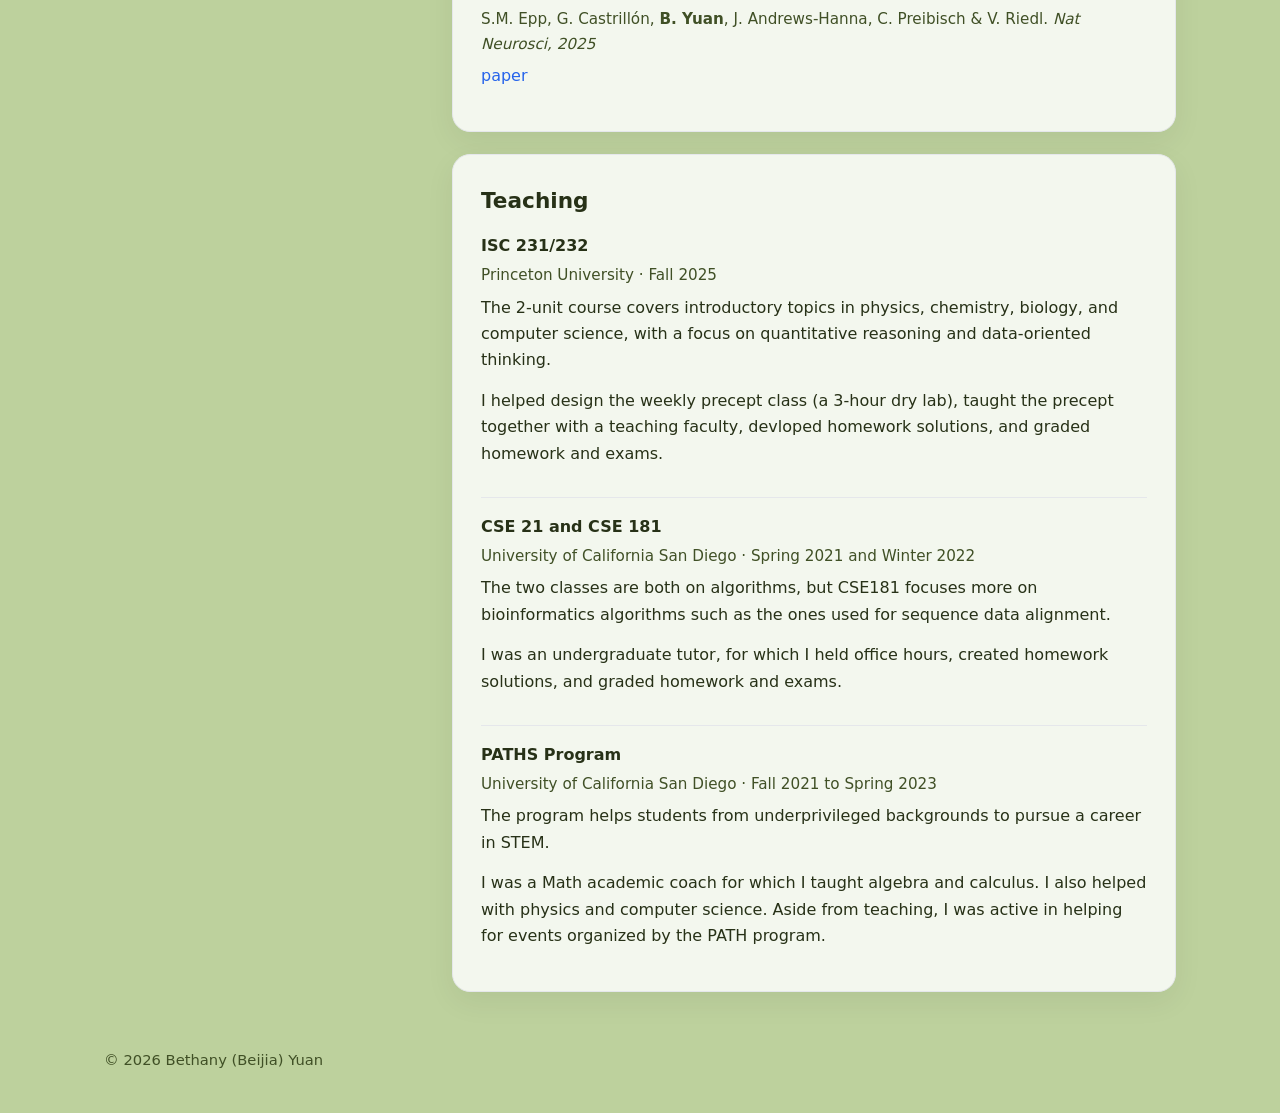
==== commit d805a947: "gg" ====
--- a/index.html
+++ b/index.html
@@ -255,7 +255,7 @@
     <aside class="sidebar">
       <div class="card profile-card">
 	<div class="avatar">
-  	  <img src="images/headshot.jpg" alt="Your headshot">
+  	  <img src="images/headshot.png" alt="Your headshot">
 	</div>
         <h1>Bethany (Beijia) Yuan</h1>
         <p class="title">PhD Student</p>
--- a/style.css
+++ b/style.css
@@ -55,6 +55,6 @@
 .avatar img {
   width: 100%;
   height: 100%;
-  object-fit: cover;
+  object-fit: contain;
   display: block;
 }
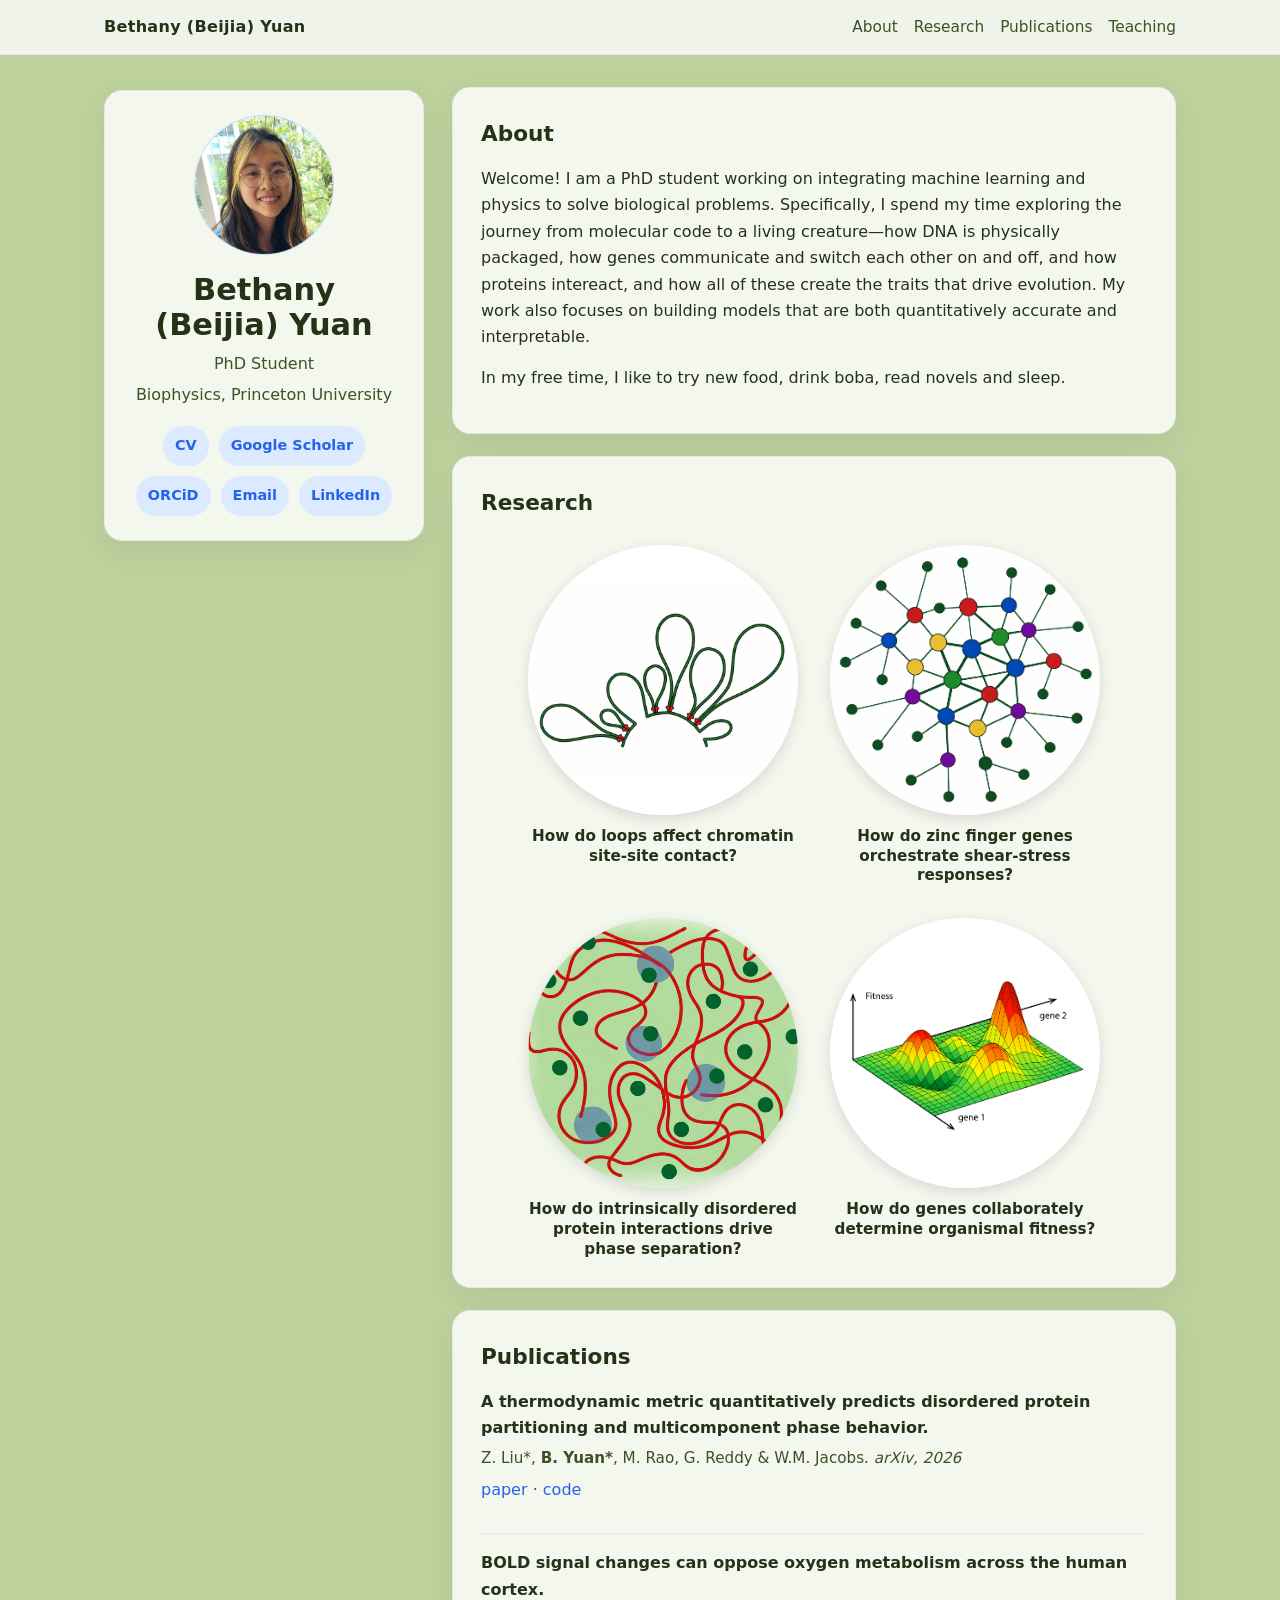
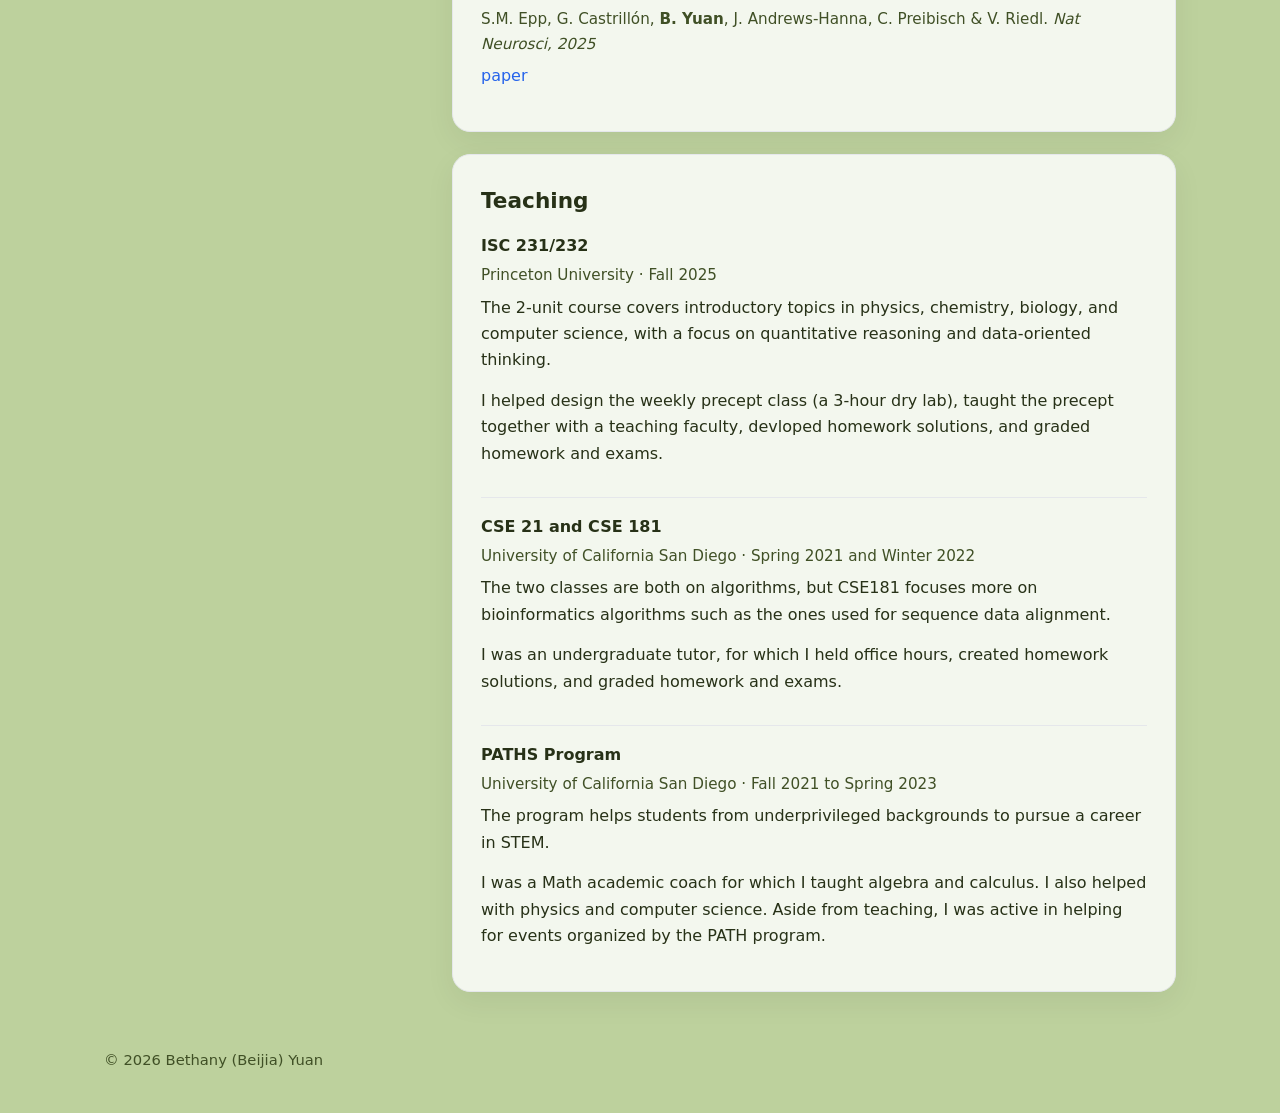
==== commit 435f2e51: "rr" ====
--- a/index.html
+++ b/index.html
@@ -285,31 +285,31 @@
   <h2>Research</h2>
 
   <div class="research-circles">
-    <a class="research-circle-link" href="/research/area-one.html">
+    <a class="research-circle-link" href="research/area-one.html">
       <div class="research-circle">
         <img src="images/chromatin_loop.png" alt="Research Area One" />
       </div>
-      <div class="research-circle-title">How loops affect chromatin site-site contact?</div>
+      <div class="research-circle-title">How do loops affect chromatin site-site contact?</div>
     </a>
 
     <a class="research-circle-link" href="/research/area-two.html">
       <div class="research-circle">
         <img src="images/network.png" alt="Research Area Two" />
       </div>
-      <div class="research-circle-title">How zinc finger genes orchestrate shear-stress responses?</div>
+      <div class="research-circle-title">How do zinc finger genes orchestrate shear-stress responses?</div>
     </a>
 
     <a class="research-circle-link" href="/research/area-three.html">
       <div class="research-circle">
         <img src="images/idp_mixture.png" alt="Research Area Three" />
       </div>
-      <div class="research-circle-title">How intrinsically disordered protein interactions drive phase separation?</div>
+      <div class="research-circle-title">How do intrinsically disordered protein interactions drive phase separation?</div>
     </a>
     <a class="research-circle-link" href="/research/area-four.html">
       <div class="research-circle">
         <img src="images/fitness.png" alt="Research Area Four" />
       </div>
-      <div class="research-circle-title">How genes collaborately determine organismal fitness? </div>
+      <div class="research-circle-title">How do genes collaborately determine organismal fitness? </div>
     </a>
   </div>
 </section>
